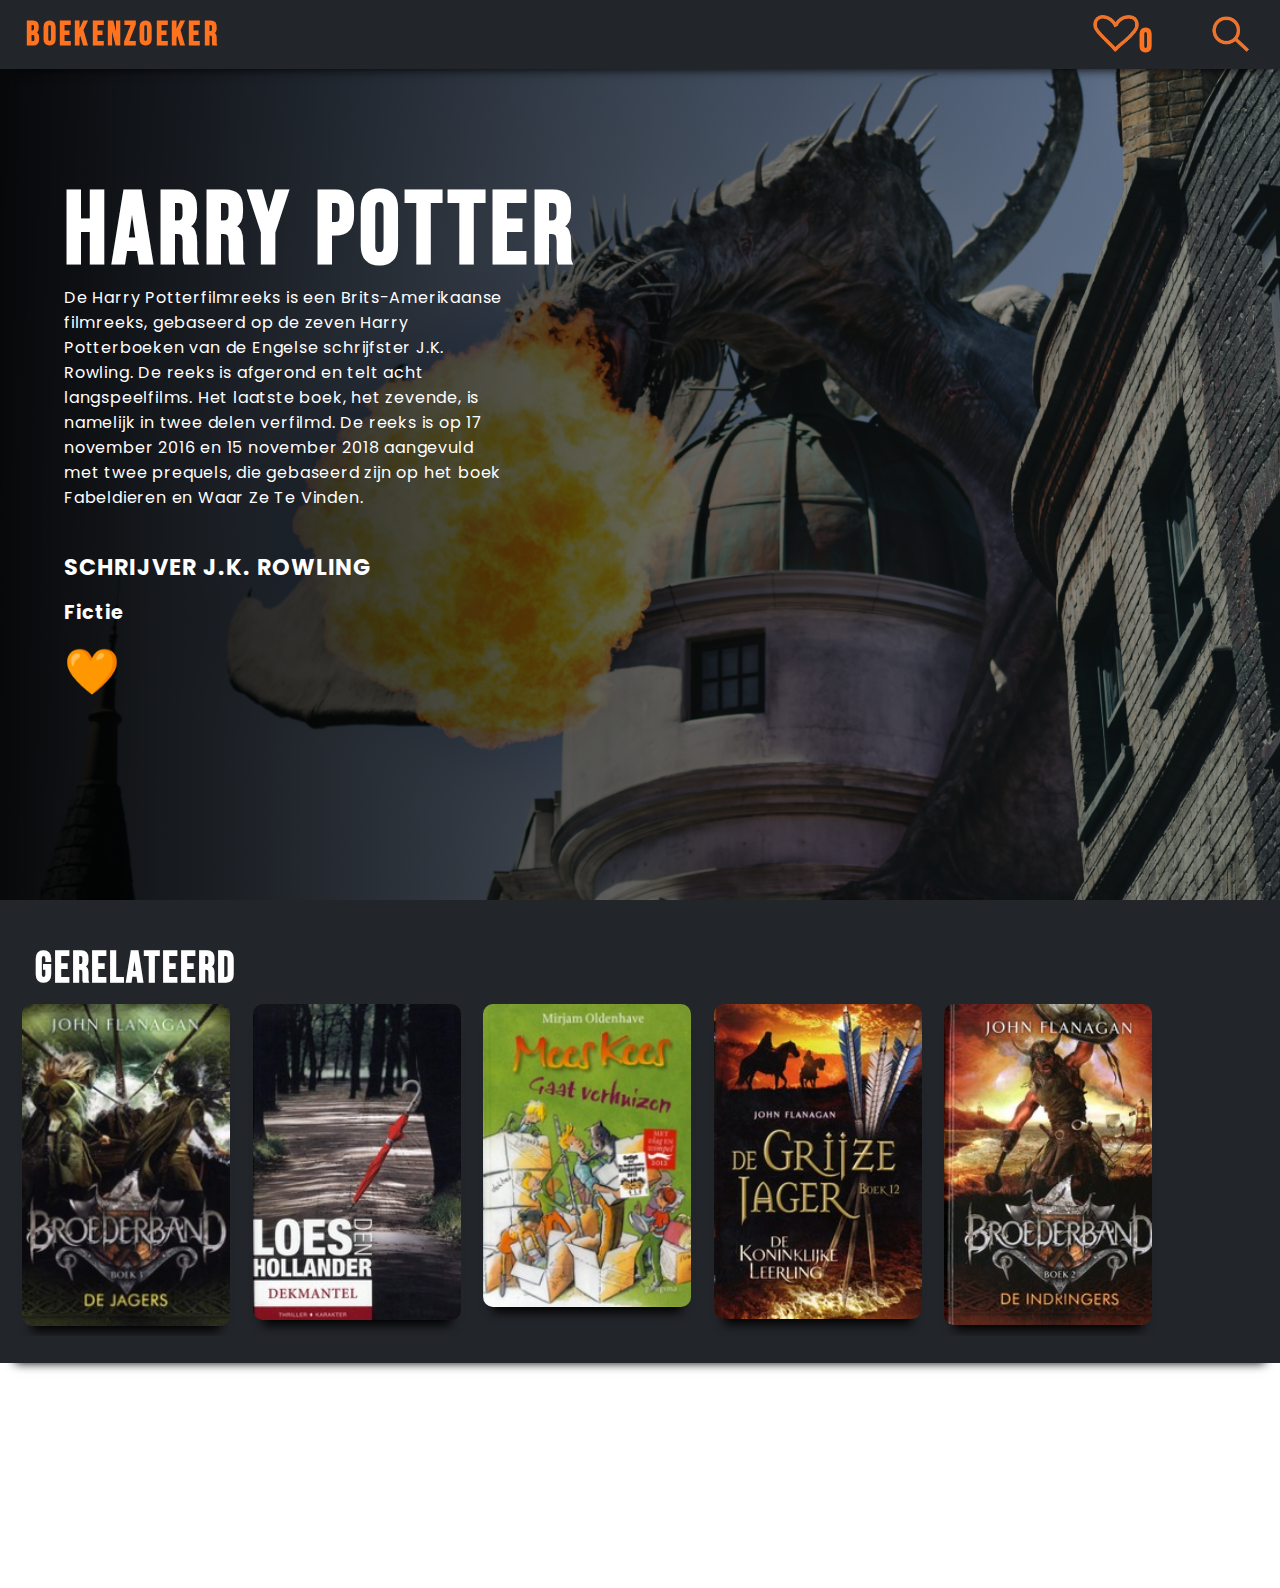
==== detail.html @ ef1fa099 "Add files via upload" ====
<!doctype html>
<html lang="nl">

<head>
    <meta charset="UTF-8">
    <meta name="author" content="jouw naam">
    <meta name="viewport" content="width=device-width, initial-scale=1">
    <link rel="preconnect" href="https://fonts.gstatic.com">
    <link href="https://fonts.googleapis.com/css2?family=Bebas+Neue&display=swap" rel="stylesheet">
    <link href="https://fonts.googleapis.com/css2?family=Poppins:wght@300&display=swap" rel="stylesheet">
    <title>Boekenzoeker</title>

    <link href="styles/style.css" rel="stylesheet">
</head>

<body>
    <header>
        <nav>
            <ul>
                <li><a href="index.html">Boekenzoeker</a></li>
                <li><a class="wishlist" href=""><img src="images/like.png" alt="like button"><span>0</span></a></li>
                <li><a href=""><img src="images/zoek.png" alt="zoek button"></a></li>
            </ul>
        </nav>
    </header>
    <main class="detail">
        <section>
            <h1>Harry Potter</h1>
            <p>De Harry Potterfilmreeks is een Brits-Amerikaanse filmreeks, gebaseerd op de zeven Harry Potterboeken van de Engelse schrijfster J.K. Rowling. De reeks is afgerond en telt acht langspeelfilms. Het laatste boek, het zevende, is namelijk in twee delen verfilmd. De reeks is op 17 november 2016 en 15 november 2018 aangevuld met twee prequels, die gebaseerd zijn op het boek Fabeldieren en Waar Ze Te Vinden.</p>
            <h2>Schrijver J.K. Rowling</h2>
            <h3>Fictie</h3>
            <button class="wish" aria-label="Add to Favorites">🧡</button>
        </section>
        <script src="scripts/script.js"></script>
        <section>
            <h2>Gerelateerd</h2>
            <ul>
                <li>
                    <img src="images/fictie1.png" alt="boek broederband" />
                </li>

                <li>
                    <img src="images/fictie2.png" alt="boek dekmantel" />
                </li>

                <li>
                    <img src="images/fictie3.png" alt="boek mees kees" />
                </li>

                <li>
                    <img src="images/fictie4.png" alt="boek de grijze jager" />
                </li>

                <li>
                    <img src="images/fictie5.png" alt="boek broederband" />
                </li>
            </ul>
        </section>
    </main>

    <footer>
            <img src="images/facebook.png" alt="facebook logo" />
            <img src="images/instagram.png" alt="instagram logo" />
            <img src="images/whatsapp.png" alt="whatsapp logo" />
    </footer>

</body>

</html>
---- styles/style.css ----
*,
*::after,
*::before {
    box-sizing: border-box;
    margin: 0;
    padding: 0;
    font-family: 'Bebas Neue', cursive;
}

body {
    --achtergrondkleur: #22252a;
    --normalekleur: #FF7320;
    --filmh1klein: 1.5em;
    --filmh1middel: 9vw;
    --filmh1groot: 2.7em;
}

nav ul {
    display: flex;
    text-align: center;
    padding: 15px 0 5px 0;
    position: fixed;
    width: 100vw;
    z-index: 2;
    background-color: var(--achtergrondkleur);
    box-shadow: 0px 15px 10px -15px black;
}

nav li {
    list-style-type: none;
}

nav li:first-of-type {
    /* Deze margin code heb ik van de 2e bron uit de readme. */
    margin-right: auto;
    text-align: left;
}

nav li img {
    width: calc(1em + 1vw);
}

nav li a {
    padding: 1.2vw 0.8em;
    color: var(--normalekleur);
    font-size: calc(1.1em + 1.2vw);
    font-weight: 900;
    text-decoration: none;
    text-transform: uppercase;
    letter-spacing: 0.1em;
}

section ul {
    margin: 0;
    padding: 0;
    list-style: none;
    display: flex;
    overflow: auto;
    /* Deze code heb ik van de 1e bron uit de readme*/
    scroll-snap-type: x mandatory;
    /* Deze code heb ik van de 1e bron uit de readme*/
    scroll-behavior: smooth;
}

section li {
    position: relative;
    max-width: 32em;
    padding: 0;
    flex-shrink: 0;
    /* Deze code heb ik van de 1e bron uit de readme*/
    scroll-snap-align: center;
}

section img {
    width: clamp(8em, 40vw, 13em);
    margin: 0 0 0.3em 1.4em;
    transition: 0.4s;
    box-shadow: 0px 15px 10px -10px black;
    border-radius: 10px;
}

section img:hover {
    border: 4px solid white;
    cursor: pointer;
}

section H2 {
    position: relative;
    font-size: clamp(var(--filmh1klein), var(--filmh1middel), var(--filmh1groot));
    text-transform: uppercase;
    color: white;
    text-align: left;
    padding: 1em 0 0.2em 0.8em;
    letter-spacing: 0.05em;
}

.index section:nth-of-type(1) {
    background: linear-gradient(rgba(0, 0, 0, 0.8), rgba(0, 0, 0, 0.7)), url("../images/banner_header.jpg");
    background-repeat: no-repeat;
    height: 100vh;
    background-size: cover;
    background-position: 40% 80%;
}

.index section:nth-of-type(1) H1 {
    position: relative;
    font-size: clamp(3.5em, 8vw, 8em);
    text-transform: uppercase;
    color: white;
    text-align: center;
    top: 40%;
    letter-spacing: 0.05em;
    animation: titelanim 6s;
}

@keyframes titelanim {
    0% {
        letter-spacing: -3em;
        filter: blur(0.7em);
    }

    50% {
        letter-spacing: -1em;
        filter: blur(0.3em);
    }

    70% {
        letter-spacing: 0;
    }

    100% {
        letter-spacing: 0.05em;
    }
}

.index section:nth-of-type(1) a {
    border: none;
    padding: 0.5em 1.8em;
    text-align: center;
    text-decoration: none;
    border-radius: 10px;
    background-color: transparent;
    font-size: clamp(1.4em, 4vw, 1.8em);
    color: white;
    position: absolute;
    bottom: calc(3.5em + 10vh);
    left: 50%;
    transform: translate(-50%, -50%);
    border: 4px solid var(--normalekleur);
    transition: 0.4s;
}

.index section:nth-of-type(1) a:hover {
    color: #22252a;
    background-color: var(--normalekleur);
    cursor: pointer;
}

.index section:nth-of-type(1) a:focus {
    border: 4px solid purple;
}

.index section:nth-of-type(1) a:active {
    background-color: purple;
    color: white;
}

.index button {
    position: absolute;
    top: 3%;
    left: 77%;
    font-size: clamp(1.4em, 4vw, 1.8em);
    background: transparent;
    border: none;
    outline: none;
}

.index section:nth-of-type(2) {
    background-color: var(--achtergrondkleur);
    background-repeat: no-repeat;
    background-size: cover;
    background-position: 40% 80%;
}

.index section:nth-of-type(3) {
    background-color: var(--achtergrondkleur);
    background-repeat: no-repeat;
    background-size: cover;
    background-position: 40% 80%;
}

.index section:nth-of-type(4) {
    background-color: var(--achtergrondkleur);
    background-repeat: no-repeat;
    background-size: cover;
    background-position: 40% 80%;
}

/* Deze code heb ik van de 3e bron uit de readme*/
.index section:nth-of-type(4) video {
    position: relative;
    width: 60vw;
    height: auto;
    border-radius: 20px;
    margin-top: 20%;
    margin-bottom: -17%;
    left: 50%;
    transform: translate(-50%, -50%);
}

.index section:nth-of-type(4) H2 {
    position: absolute;
    font-size: clamp(3em, 8vw, 8em);
    text-transform: uppercase;
    color: white;
    text-align: left;
    padding: 1em 0 0.2em 0.6em;
    letter-spacing: 0.05em;
    margin-top: 18%;
    left: 47%;
    transform: translate(-50%, -50%);
    z-index: 1;
    text-align: center;
    text-shadow: 0 0 0.1em var(--achtergrondkleur);
}

.index section:nth-of-type(5) {
    background-color: var(--achtergrondkleur);
    background-repeat: no-repeat;
    background-size: cover;
    background-position: 40% 80%;
}

.index section:nth-of-type(6) {
    background-color: var(--achtergrondkleur);
    background-repeat: no-repeat;
    background-size: cover;
    background-position: 40% 80%;
    box-shadow: 0px 15px 10px -15px black;
    margin-bottom: 25vh;
    padding-bottom: 3vh;
}

.index section:nth-of-type(6) ul {
    display: grid;
    grid-template-columns: clamp(9em, 45vw, 14.5em) clamp(9em, 45vw, 14.5em) clamp(9em, 45vw, 14.5em) clamp(9em, 45vw, 14.5em);
    grid-template-rows: 1fr 1fr 1fr;
    align-items: center;
    list-style: none;
    overflow: auto;
}

@keyframes detailanim {
    0% {
        transform: scale(0.5);
        filter: blur(1.2em);
    }

    50% {
        transform: scale(0.7);
        filter: blur(0.9em);
    }

    80% {
        transform: scale(0.9);
        filter: blur(0.5em);
    }

    100% {
        letter-spacing: 0.05em;
    }
}

.detail section:nth-of-type(1) {
    background: linear-gradient(to right, rgb(0, 0, 0, 0.95), rgba(0, 0, 0, 0.2)), url("../images/banner_header.jpg");
    background-repeat: no-repeat;
    height: 100vh;
    background-size: cover;
    background-position: 40% 80%;
}

.detail section:nth-of-type(1) H1 {
    position: relative;
    font-size: clamp(3.5em, 8vw, 8em);
    text-transform: uppercase;
    color: white;
    text-align: left;
    top: 19%;
    padding-left: 5%;
    letter-spacing: 0.05em;
    animation: detailanim 3s;
}

.detail section:nth-of-type(1) p {
    position: relative;
    font-size: clamp(1em, 1vw, 3em);
    color: white;
    text-align: left;
    top: 18%;
    padding-left: 5%;
    letter-spacing: 0.05em;
    width: 40vw;
    animation: detailanim 3s;
    font-family: 'Poppins', sans-serif;
}

.detail section:nth-of-type(1) h2 {
    position: relative;
    font-size: clamp(1.4em, 1.5vw, 2.5em);
    color: white;
    text-align: left;
    top: 20%;
    padding-left: 5%;
    letter-spacing: 0.05em;
    animation: detailanim 3s;
    font-family: 'Poppins', sans-serif;
}

.detail section:nth-of-type(1) h3 {
    position: relative;
    font-size: clamp(1.2em, 1vw, 2em);
    color: white;
    text-align: left;
    top: 21%;
    padding-left: 5%;
    letter-spacing: 0.05em;
    animation: detailanim 3s;
    font-family: 'Poppins', sans-serif;
}

.detail button {
    position: relative;
    top: 23%;
    padding-left: 5%;
    font-size: clamp(2.5em, 3.5vw, 5em);
    background: transparent;
    border: none;
    outline: none;
    animation: detailanim 3s;
}

.detail section:nth-of-type(2) {
    background-color: var(--achtergrondkleur);
    box-shadow: 0px 15px 10px -15px black;
    margin-bottom: 25vh;
    padding-bottom: 3vh;
}

footer {
    display: flex;
    justify-content: space-around;
    position: fixed;
    height: 25vh;
    background-color: #22252a;
    bottom: 0;
    left: 0;
    right: 0;
    z-index: -1;
}

footer img {
    width: clamp(2.8em, 2.7vw, 3.3em);
    height: clamp(2.8em, 2.7vw, 3.3em);
    margin-top: 9.5vh;
}

@media (max-width:70em) {
    .index section:nth-of-type(4) video {
        width: 100vw;
        border-radius: 0;
    }

    .index section:nth-of-type(4) {
        padding-top: 10vh;
    }

    .detail section:nth-of-type(1) {
        height: 140vh;
    }

    .detail section:nth-of-type(1) p {
        width: 90vw;
    }
}
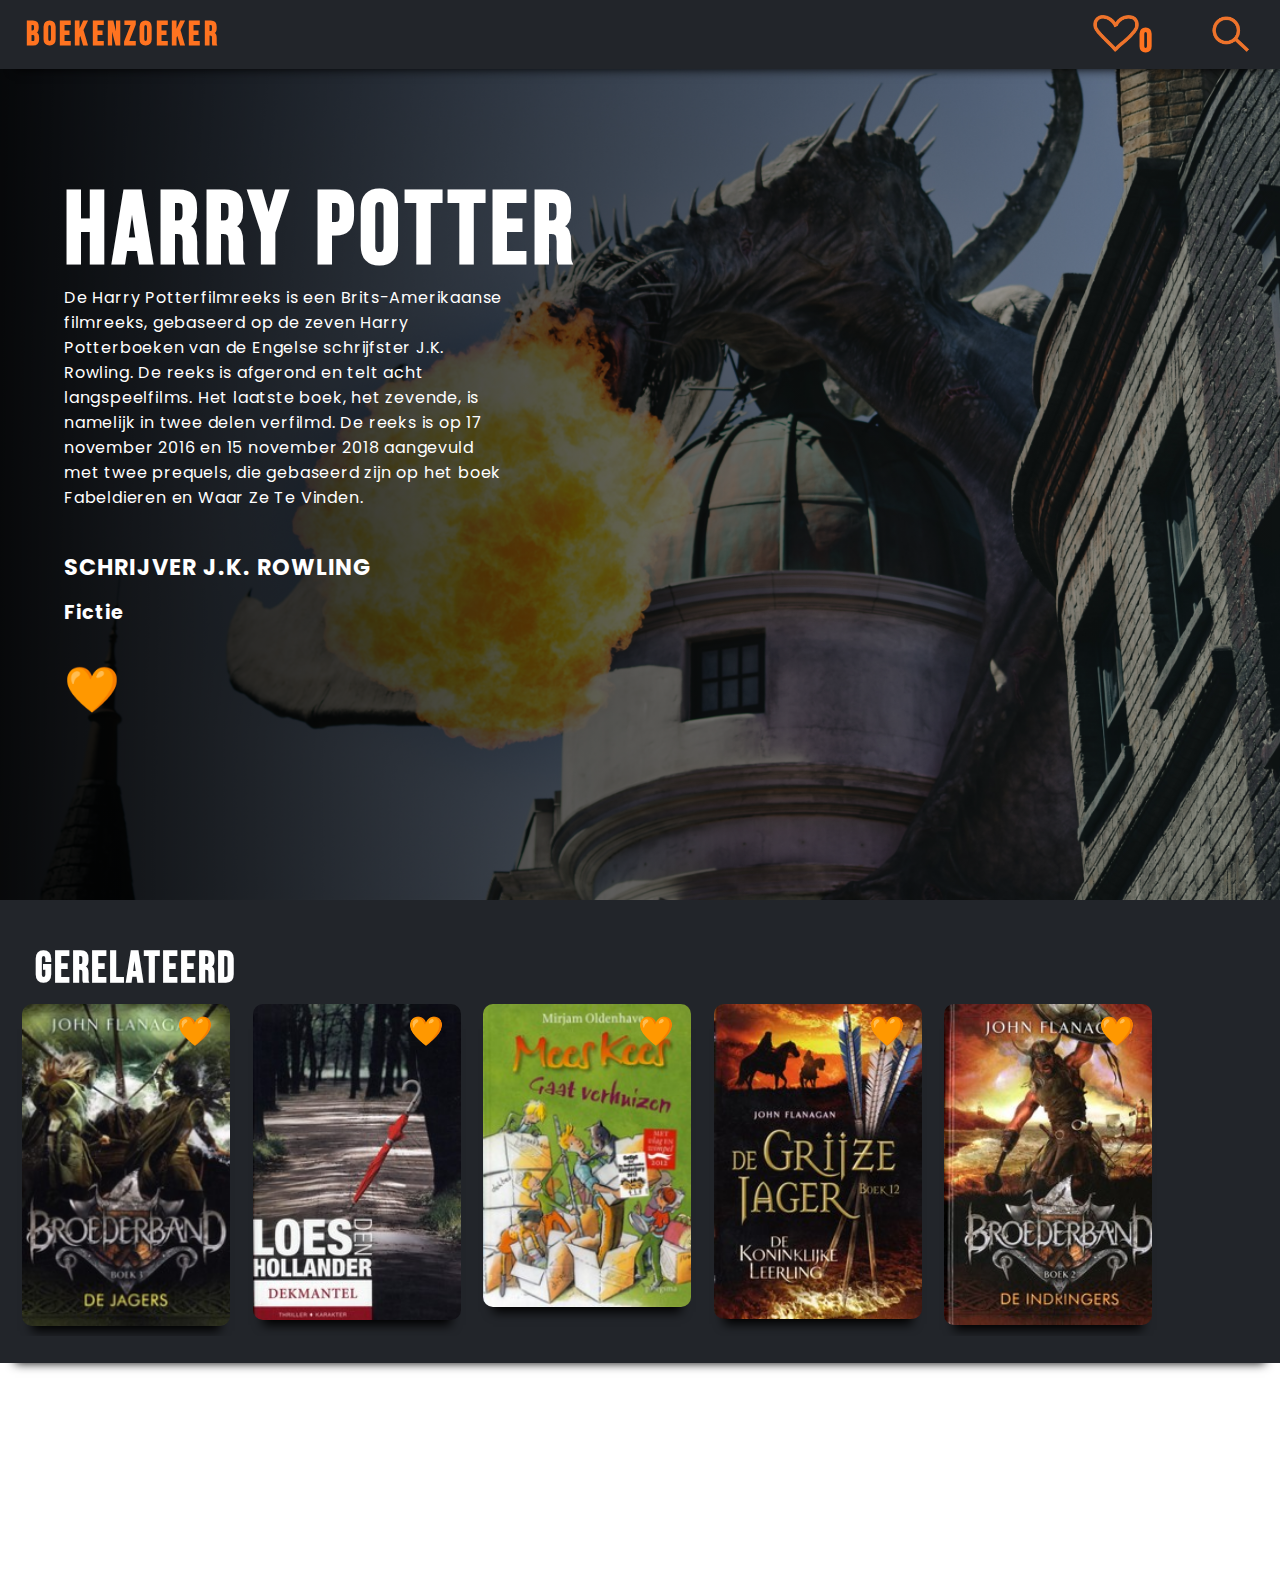
==== commit 9a31951c: "Add files via upload" ====
--- a/detail.html
+++ b/detail.html
@@ -25,43 +25,51 @@
     </header>
     <main class="detail">
         <section>
+            <!--Dezew achtergrondafbeelding is afkomstig van de 6e bron uit de readme-->
             <h1>Harry Potter</h1>
             <p>De Harry Potterfilmreeks is een Brits-Amerikaanse filmreeks, gebaseerd op de zeven Harry Potterboeken van de Engelse schrijfster J.K. Rowling. De reeks is afgerond en telt acht langspeelfilms. Het laatste boek, het zevende, is namelijk in twee delen verfilmd. De reeks is op 17 november 2016 en 15 november 2018 aangevuld met twee prequels, die gebaseerd zijn op het boek Fabeldieren en Waar Ze Te Vinden.</p>
             <h2>Schrijver J.K. Rowling</h2>
             <h3>Fictie</h3>
-            <button class="wish" aria-label="Add to Favorites">🧡</button>
+            <button class="wish">🧡</button>
         </section>
-        <script src="scripts/script.js"></script>
         <section>
             <h2>Gerelateerd</h2>
             <ul>
+                <!--Deze boekafbeeldingen zijn afkomstig van de 4e bron uit de readme-->
                 <li>
-                    <img src="images/fictie1.png" alt="boek broederband" />
+                    <a href="detail.html"><img src="images/fictie1.png" alt="boek broederband" /></a>
+                    <button class="wish">🧡</button>
                 </li>
 
                 <li>
-                    <img src="images/fictie2.png" alt="boek dekmantel" />
+                    <a href="detail.html"><img src="images/fictie2.png" alt="boek dekmantel" /></a>
+                    <button class="wish">🧡</button>
                 </li>
 
                 <li>
-                    <img src="images/fictie3.png" alt="boek mees kees" />
+                    <a href="detail.html"><img src="images/fictie3.png" alt="boek mees kees" /></a>
+                    <button class="wish">🧡</button>
                 </li>
 
                 <li>
-                    <img src="images/fictie4.png" alt="boek de grijze jager" />
+                    <a href="detail.html"><img src="images/fictie4.png" alt="boek de grijze jager" /></a>
+                    <button class="wish">🧡</button>
                 </li>
 
                 <li>
-                    <img src="images/fictie5.png" alt="boek broederband" />
+                    <a href="detail.html"><img src="images/fictie5.png" alt="boek broederband" /></a>
+                    <button class="wish">🧡</button>
                 </li>
             </ul>
         </section>
+        <script src="scripts/script.js"></script>
     </main>
 
     <footer>
-            <img src="images/facebook.png" alt="facebook logo" />
-            <img src="images/instagram.png" alt="instagram logo" />
-            <img src="images/whatsapp.png" alt="whatsapp logo" />
+        <!--Deze social icons zijn afkomstig van de 7e bron uit de readme-->
+        <img src="images/facebook.png" alt="facebook logo" />
+        <img src="images/instagram.png" alt="instagram logo" />
+        <img src="images/whatsapp.png" alt="whatsapp logo" />
     </footer>
 
 </body>
--- a/styles/style.css
+++ b/styles/style.css
@@ -4,10 +4,11 @@
     box-sizing: border-box;
     margin: 0;
     padding: 0;
+}
+
+/* algemene variabele */
+body {
     font-family: 'Bebas Neue', cursive;
-}
-
-body {
     --achtergrondkleur: #22252a;
     --normalekleur: #FF7320;
     --filmh1klein: 1.5em;
@@ -15,6 +16,7 @@
     --filmh1groot: 2.7em;
 }
 
+/* navigatie */
 nav ul {
     display: flex;
     text-align: center;
@@ -50,6 +52,15 @@
     letter-spacing: 0.1em;
 }
 
+/* algemene code vormgeving section met lijst boeken erin */
+section {
+    background-color: var(--achtergrondkleur);
+    background-repeat: no-repeat;
+    background-size: cover;
+    background-position: 40% 80%;
+}
+
+/* list voor de boekenafbeeldingen */
 section ul {
     margin: 0;
     padding: 0;
@@ -71,6 +82,7 @@
     scroll-snap-align: center;
 }
 
+/* code voor afbeeldingen van de boeken */
 section img {
     width: clamp(8em, 40vw, 13em);
     margin: 0 0 0.3em 1.4em;
@@ -84,6 +96,7 @@
     cursor: pointer;
 }
 
+/* Algemene h2 door de hele pagina */
 section H2 {
     position: relative;
     font-size: clamp(var(--filmh1klein), var(--filmh1middel), var(--filmh1groot));
@@ -94,6 +107,18 @@
     letter-spacing: 0.05em;
 }
 
+/* code voor 'favorieten' button op de boeken */
+button {
+    position: absolute;
+    top: 3%;
+    left: 77%;
+    font-size: clamp(1.4em, 4vw, 1.8em);
+    background: transparent;
+    border: none;
+    outline: none;
+}
+
+/* code voor 1e section met banner */
 .index section:nth-of-type(1) {
     background: linear-gradient(rgba(0, 0, 0, 0.8), rgba(0, 0, 0, 0.7)), url("../images/banner_header.jpg");
     background-repeat: no-repeat;
@@ -113,6 +138,7 @@
     animation: titelanim 6s;
 }
 
+/* animatie voor de h1 op de 1e section */
 @keyframes titelanim {
     0% {
         letter-spacing: -3em;
@@ -133,6 +159,7 @@
     }
 }
 
+/* code voor de link 'bekijk' op de 1e section */
 .index section:nth-of-type(1) a {
     border: none;
     padding: 0.5em 1.8em;
@@ -165,37 +192,7 @@
     color: white;
 }
 
-.index button {
-    position: absolute;
-    top: 3%;
-    left: 77%;
-    font-size: clamp(1.4em, 4vw, 1.8em);
-    background: transparent;
-    border: none;
-    outline: none;
-}
-
-.index section:nth-of-type(2) {
-    background-color: var(--achtergrondkleur);
-    background-repeat: no-repeat;
-    background-size: cover;
-    background-position: 40% 80%;
-}
-
-.index section:nth-of-type(3) {
-    background-color: var(--achtergrondkleur);
-    background-repeat: no-repeat;
-    background-size: cover;
-    background-position: 40% 80%;
-}
-
-.index section:nth-of-type(4) {
-    background-color: var(--achtergrondkleur);
-    background-repeat: no-repeat;
-    background-size: cover;
-    background-position: 40% 80%;
-}
-
+/* Section met video element*/
 /* Deze code heb ik van de 3e bron uit de readme*/
 .index section:nth-of-type(4) video {
     position: relative;
@@ -224,13 +221,7 @@
     text-shadow: 0 0 0.1em var(--achtergrondkleur);
 }
 
-.index section:nth-of-type(5) {
-    background-color: var(--achtergrondkleur);
-    background-repeat: no-repeat;
-    background-size: cover;
-    background-position: 40% 80%;
-}
-
+/* aangepaste section vormgeving om footer te tonen */
 .index section:nth-of-type(6) {
     background-color: var(--achtergrondkleur);
     background-repeat: no-repeat;
@@ -241,6 +232,7 @@
     padding-bottom: 3vh;
 }
 
+/* aangepaste lijst met een gird ipv flexbox */
 .index section:nth-of-type(6) ul {
     display: grid;
     grid-template-columns: clamp(9em, 45vw, 14.5em) clamp(9em, 45vw, 14.5em) clamp(9em, 45vw, 14.5em) clamp(9em, 45vw, 14.5em);
@@ -250,6 +242,7 @@
     overflow: auto;
 }
 
+/* animatie voor elementen op detail pagina */
 @keyframes detailanim {
     0% {
         transform: scale(0.5);
@@ -271,6 +264,7 @@
     }
 }
 
+/* eerste section detail pagina */
 .detail section:nth-of-type(1) {
     background: linear-gradient(to right, rgb(0, 0, 0, 0.95), rgba(0, 0, 0, 0.2)), url("../images/banner_header.jpg");
     background-repeat: no-repeat;
@@ -279,6 +273,7 @@
     background-position: 40% 80%;
 }
 
+/* h1 van 1e section detail */
 .detail section:nth-of-type(1) H1 {
     position: relative;
     font-size: clamp(3.5em, 8vw, 8em);
@@ -291,6 +286,7 @@
     animation: detailanim 3s;
 }
 
+/* p van 1e section detail */
 .detail section:nth-of-type(1) p {
     position: relative;
     font-size: clamp(1em, 1vw, 3em);
@@ -304,6 +300,7 @@
     font-family: 'Poppins', sans-serif;
 }
 
+/* h2 van 1e section detail */
 .detail section:nth-of-type(1) h2 {
     position: relative;
     font-size: clamp(1.4em, 1.5vw, 2.5em);
@@ -316,6 +313,7 @@
     font-family: 'Poppins', sans-serif;
 }
 
+/* h3 van 1e section detail */
 .detail section:nth-of-type(1) h3 {
     position: relative;
     font-size: clamp(1.2em, 1vw, 2em);
@@ -328,10 +326,11 @@
     font-family: 'Poppins', sans-serif;
 }
 
-.detail button {
-    position: relative;
-    top: 23%;
-    padding-left: 5%;
+/* favorieten button */
+.detail section:nth-of-type(1) button {
+    position: relative;
+    top: 25%;
+    left: 5%;
     font-size: clamp(2.5em, 3.5vw, 5em);
     background: transparent;
     border: none;
@@ -339,6 +338,7 @@
     animation: detailanim 3s;
 }
 
+/* vormgeving van 2e section detail */
 .detail section:nth-of-type(2) {
     background-color: var(--achtergrondkleur);
     box-shadow: 0px 15px 10px -15px black;
@@ -364,6 +364,7 @@
     margin-top: 9.5vh;
 }
 
+/* responsivenes van video en 1e section detail pagina*/
 @media (max-width:70em) {
     .index section:nth-of-type(4) video {
         width: 100vw;
